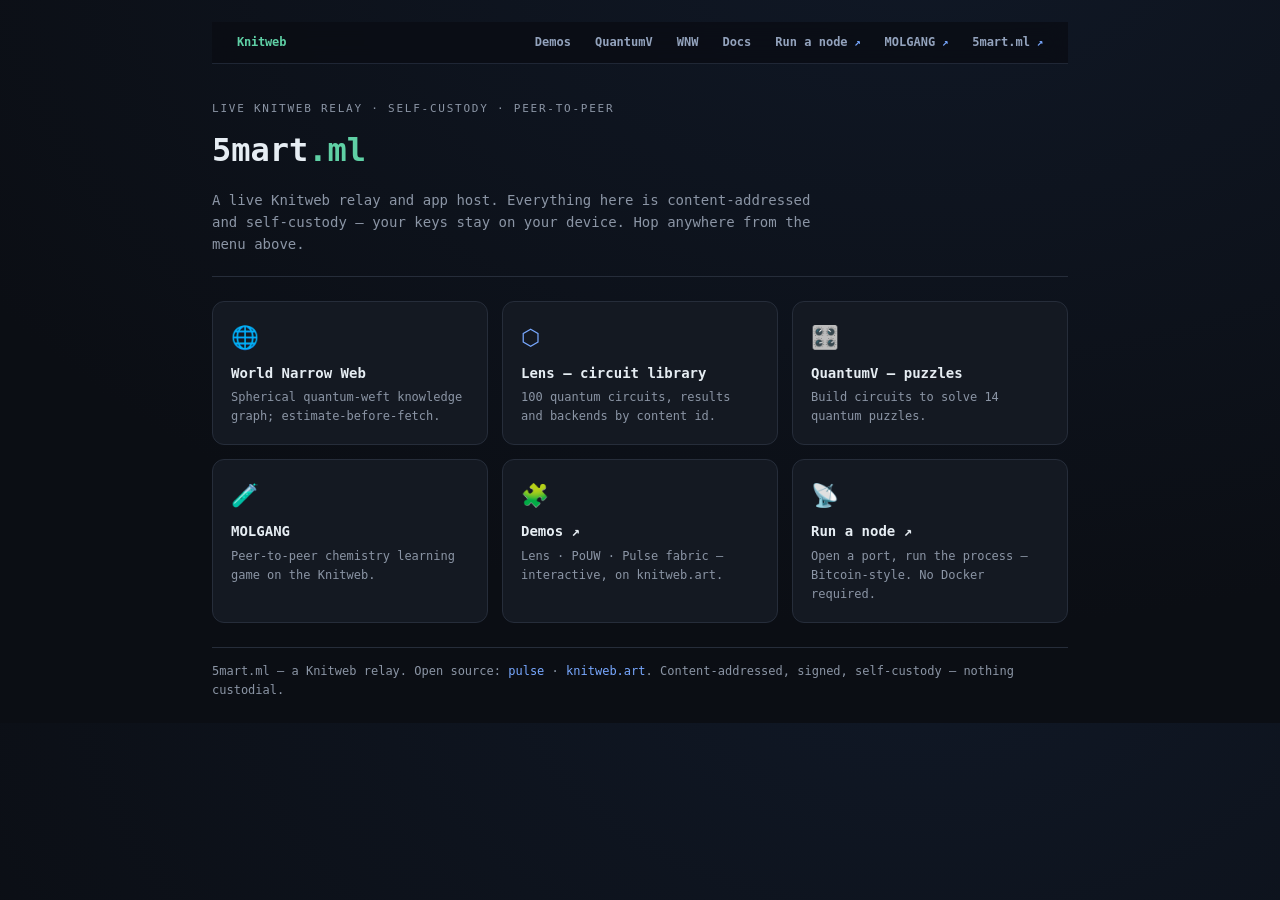
==== deploy/5mart/index.html @ 87b0473d "feat(deploy): 5mart.ml deploy bundle — sync the site from the repo /web folders Adds deploy/5mart/: " ====
<!DOCTYPE html>
<html lang="en">
<head>
<meta charset="UTF-8">
<meta name="viewport" content="width=device-width,initial-scale=1">
<title>5mart.ml — the Knitweb relay & apps</title>
<meta name="description" content="5mart.ml — a live Knitweb relay serving the World Narrow Web, the Lens circuit library, QuantumV puzzles and the MOLGANG chemistry game. Self-custody, content-addressed, peer-to-peer.">
<style>
  :root{--bg:#0b0e14;--surface:#141922;--line:#262d3a;--text:#e6edf3;--muted:#8b95a5;
    --accent:#5fd0a5;--accent2:#78a8ff;--gold:#f4c95d;--purple:#c084fc;
    --mono:'SF Mono',ui-monospace,'JetBrains Mono',Menlo,Consolas,monospace}
  *{box-sizing:border-box;margin:0;padding:0}
  body{background:radial-gradient(1100px 700px at 72% -10%,#101826,#0b0e14);color:var(--text);
    font-family:var(--mono);font-size:14px;line-height:1.6;max-width:900px;margin:0 auto;padding:22px}
  a{color:var(--accent2);text-decoration:none} a:hover{text-decoration:underline}
  .hero{padding:36px 0 20px;border-bottom:1px solid var(--line)}
  .eyebrow{font-size:11px;text-transform:uppercase;letter-spacing:.16em;color:var(--muted)}
  h1{font-size:32px;font-weight:800;margin-top:8px} h1 span{color:var(--accent)}
  .lede{color:var(--muted);max-width:600px;margin-top:12px}
  .grid{display:grid;grid-template-columns:repeat(auto-fill,minmax(240px,1fr));gap:14px;margin:24px 0}
  .card{display:block;background:var(--surface);border:1px solid var(--line);border-radius:12px;padding:18px}
  .card:hover{border-color:var(--accent)66;text-decoration:none;transform:translateY(-1px);transition:.15s}
  .card .ic{font-size:1.6em}
  .card .t{font-weight:700;color:var(--text);margin-top:6px}
  .card .d{color:var(--muted);font-size:12px;margin-top:4px}
  footer{border-top:1px solid var(--line);margin-top:12px;padding-top:14px;color:var(--muted);font-size:12px}
</style>
</head>
<body>
<section class="hero">
  <p class="eyebrow">live Knitweb relay · self-custody · peer-to-peer</p>
  <h1>5mart<span>.ml</span></h1>
  <p class="lede">A live Knitweb relay and app host. Everything here is content-addressed and
     self-custody — your keys stay on your device. Hop anywhere from the menu above.</p>
</section>

<main class="grid">
  <a class="card" href="wnw/worlds.html">
    <div class="ic">🌐</div><div class="t">World Narrow Web</div>
    <div class="d">Spherical quantum-weft knowledge graph; estimate-before-fetch.</div>
  </a>
  <a class="card" href="lens/">
    <div class="ic">⬡</div><div class="t">Lens — circuit library</div>
    <div class="d">100 quantum circuits, results and backends by content id.</div>
  </a>
  <a class="card" href="quantum/">
    <div class="ic">🎛️</div><div class="t">QuantumV — puzzles</div>
    <div class="d">Build circuits to solve 14 quantum puzzles.</div>
  </a>
  <a class="card" href="molgang/">
    <div class="ic">🧪</div><div class="t">MOLGANG</div>
    <div class="d">Peer-to-peer chemistry learning game on the Knitweb.</div>
  </a>
  <a class="card" href="https://knitweb.art/demos/">
    <div class="ic">🧩</div><div class="t">Demos ↗</div>
    <div class="d">Lens · PoUW · Pulse fabric — interactive, on knitweb.art.</div>
  </a>
  <a class="card" href="https://node.knitweb.art">
    <div class="ic">📡</div><div class="t">Run a node ↗</div>
    <div class="d">Open a port, run the process — Bitcoin-style. No Docker required.</div>
  </a>
</main>

<footer>
  5mart.ml — a Knitweb relay. Open source: <a href="https://github.com/Knitweb/pulse">pulse</a> ·
  <a href="https://knitweb.art">knitweb.art</a>. Content-addressed, signed, self-custody — nothing custodial.
</footer>
<script src="nav.js" defer></script>
</body>
</html>
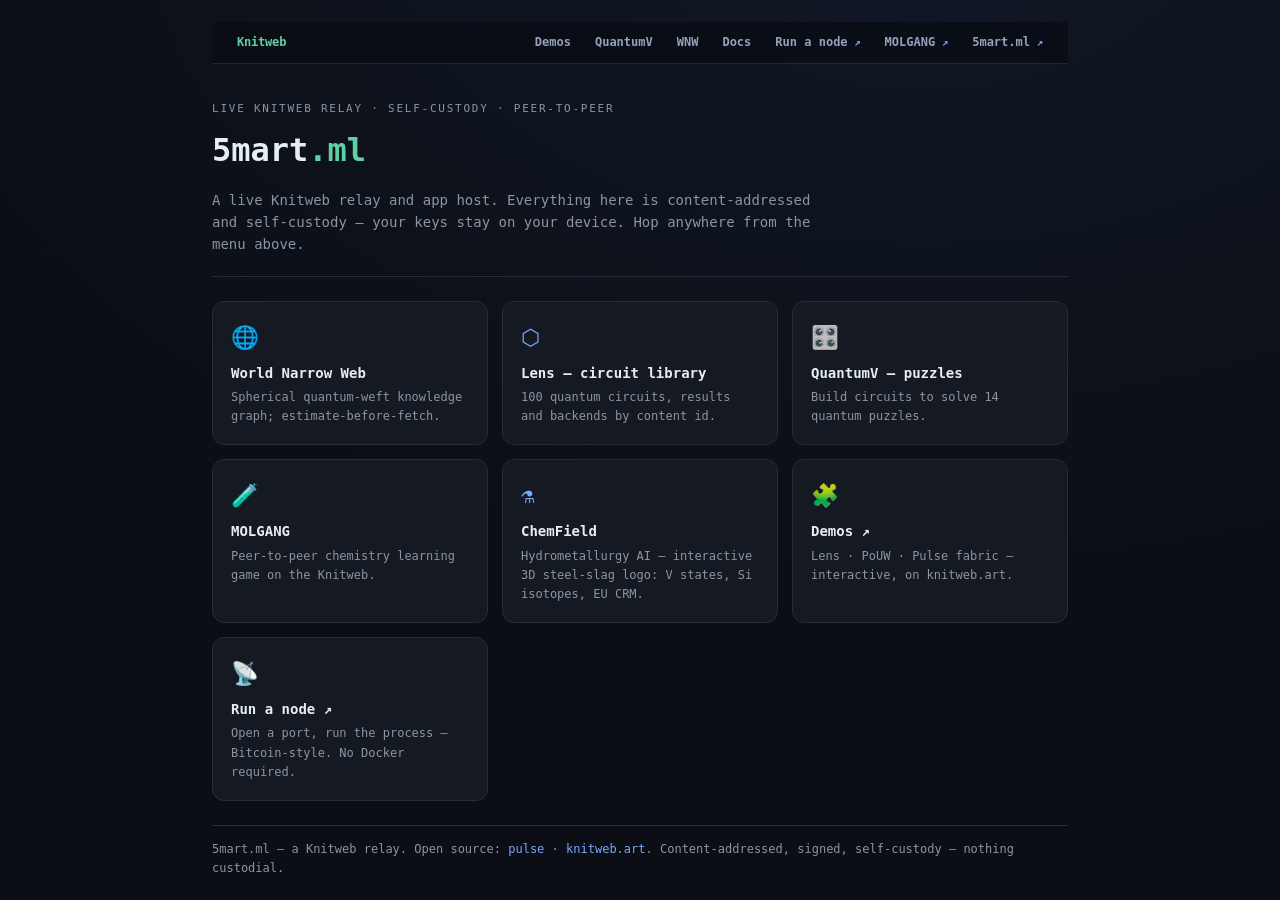
==== commit 2c20a6b5: "feat(deploy): serve ChemField at 5mart.ml/chemfield + missing-repo tolerance - MAP += chemfield|web|" ====
--- a/deploy/5mart/index.html
+++ b/deploy/5mart/index.html
@@ -51,6 +51,10 @@
     <div class="ic">🧪</div><div class="t">MOLGANG</div>
     <div class="d">Peer-to-peer chemistry learning game on the Knitweb.</div>
   </a>
+  <a class="card" href="chemfield/">
+    <div class="ic">⚗️</div><div class="t">ChemField</div>
+    <div class="d">Hydrometallurgy AI — interactive 3D steel-slag logo: V states, Si isotopes, EU CRM.</div>
+  </a>
   <a class="card" href="https://knitweb.art/demos/">
     <div class="ic">🧩</div><div class="t">Demos ↗</div>
     <div class="d">Lens · PoUW · Pulse fabric — interactive, on knitweb.art.</div>
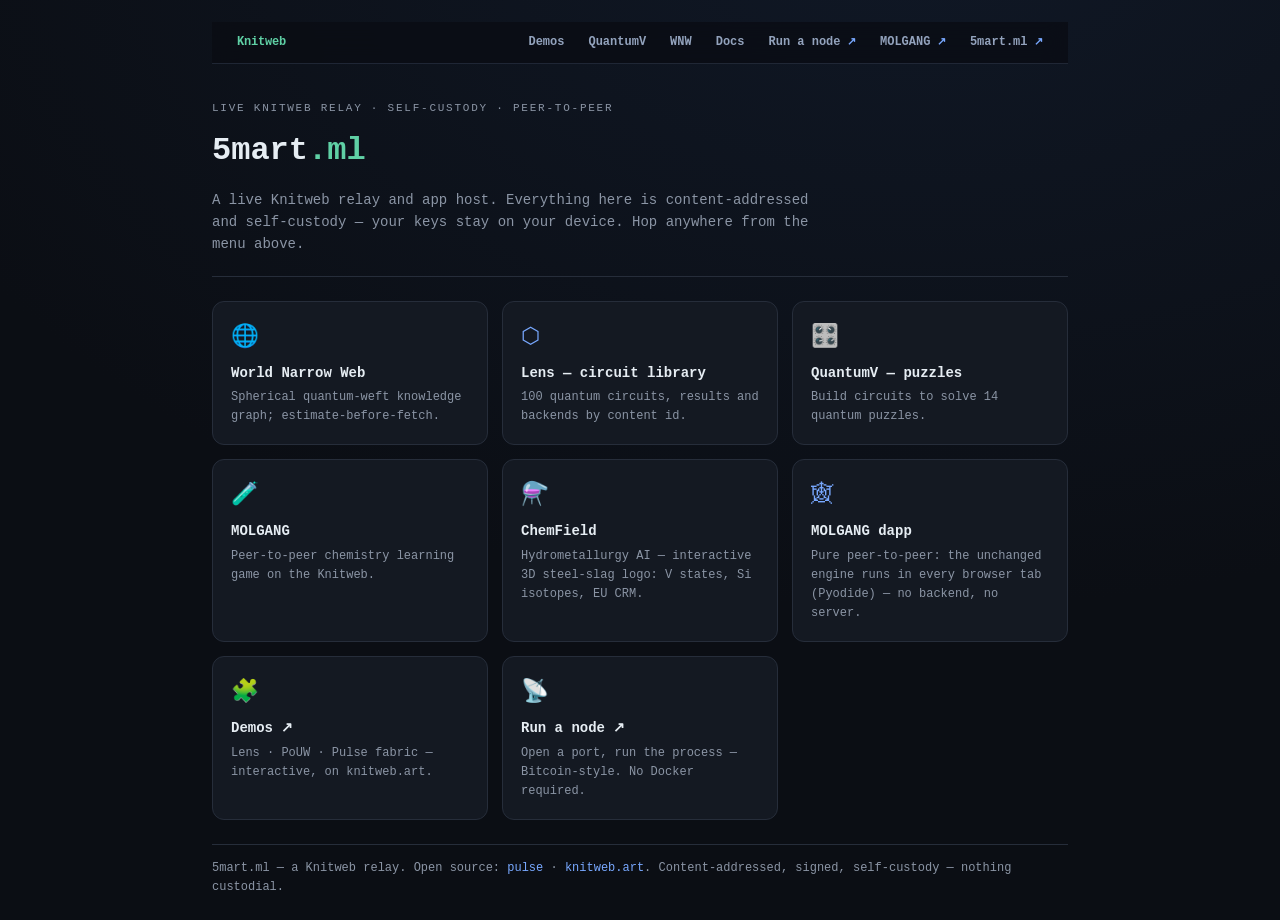
==== commit efc902bf: "feat(deploy): serve the pure-P2P MOLGANG dapp at 5mart.ml/dapp Adds Knitweb/molgang serverless/web/ " ====
--- a/deploy/5mart/index.html
+++ b/deploy/5mart/index.html
@@ -55,6 +55,10 @@
     <div class="ic">⚗️</div><div class="t">ChemField</div>
     <div class="d">Hydrometallurgy AI — interactive 3D steel-slag logo: V states, Si isotopes, EU CRM.</div>
   </a>
+  <a class="card" href="dapp/">
+    <div class="ic">🕸</div><div class="t">MOLGANG dapp</div>
+    <div class="d">Pure peer-to-peer: the unchanged engine runs in every browser tab (Pyodide) — no backend, no server.</div>
+  </a>
   <a class="card" href="https://knitweb.art/demos/">
     <div class="ic">🧩</div><div class="t">Demos ↗</div>
     <div class="d">Lens · PoUW · Pulse fabric — interactive, on knitweb.art.</div>
